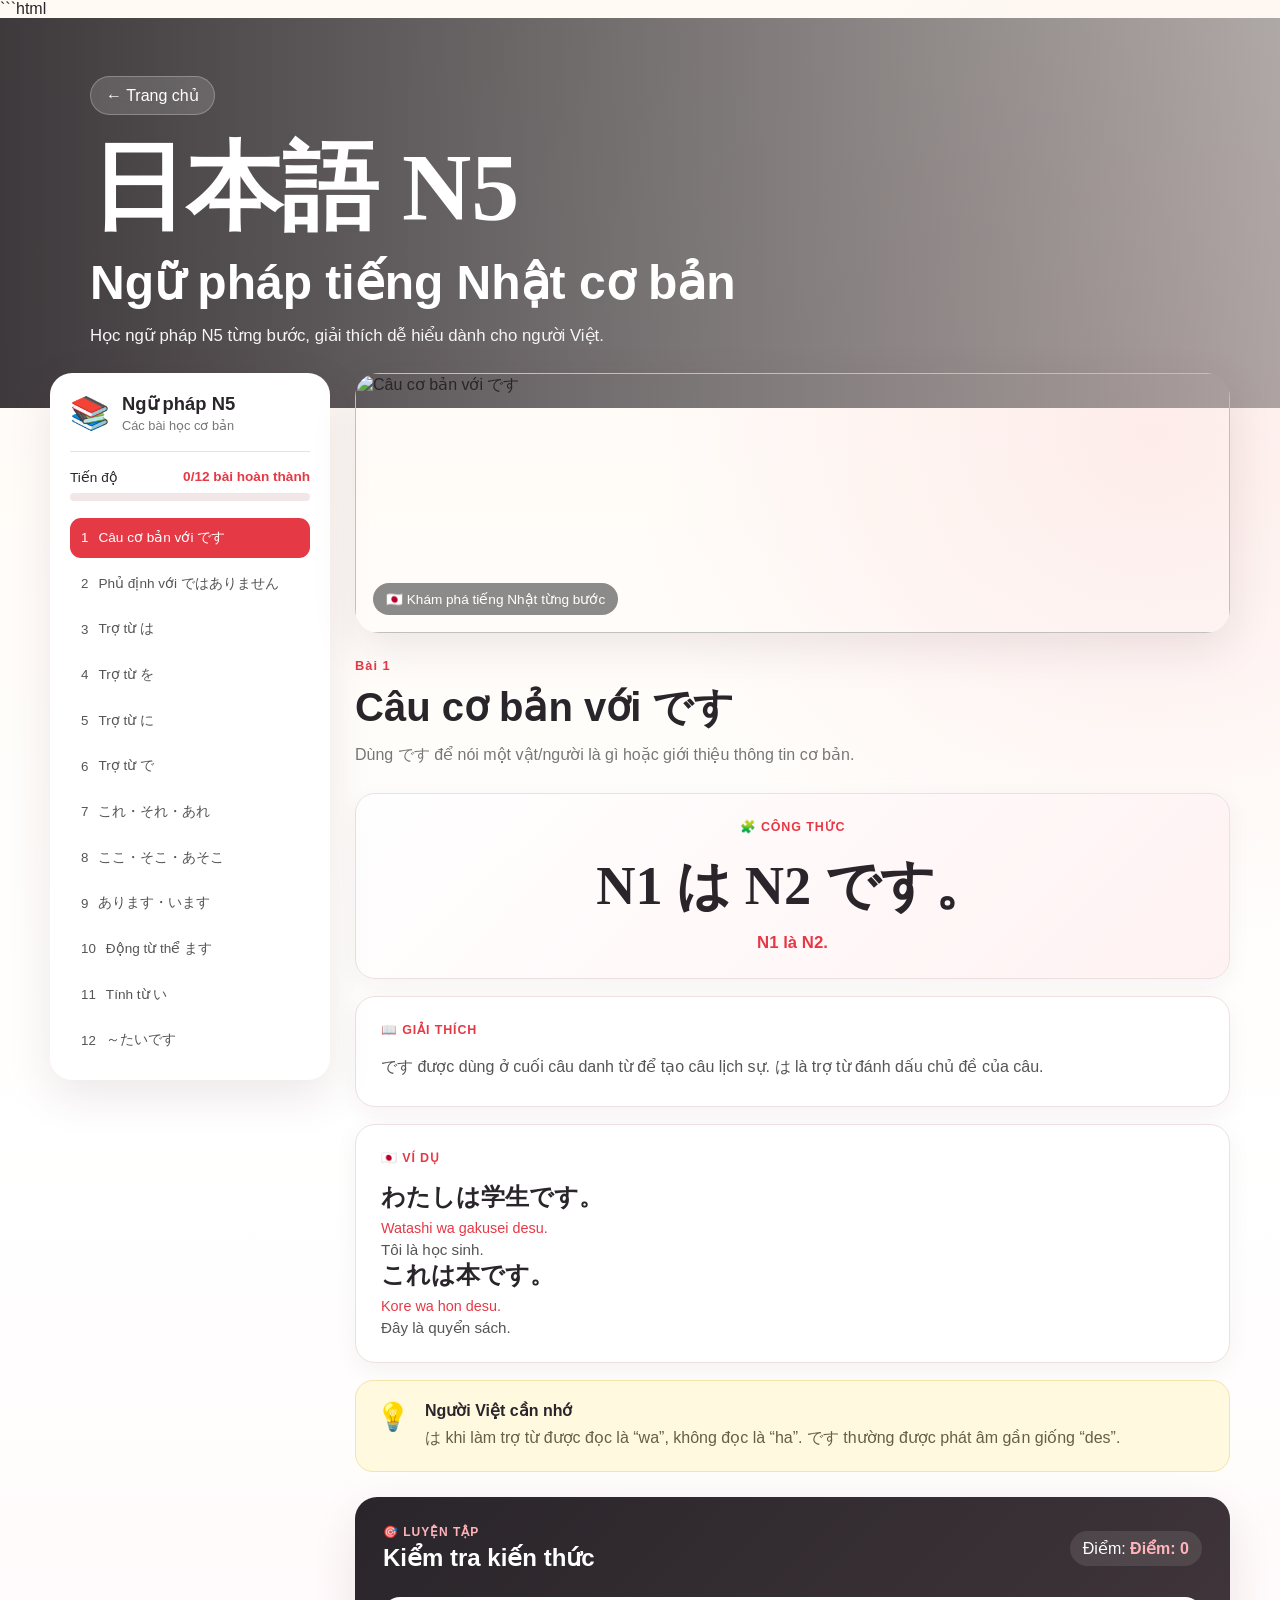
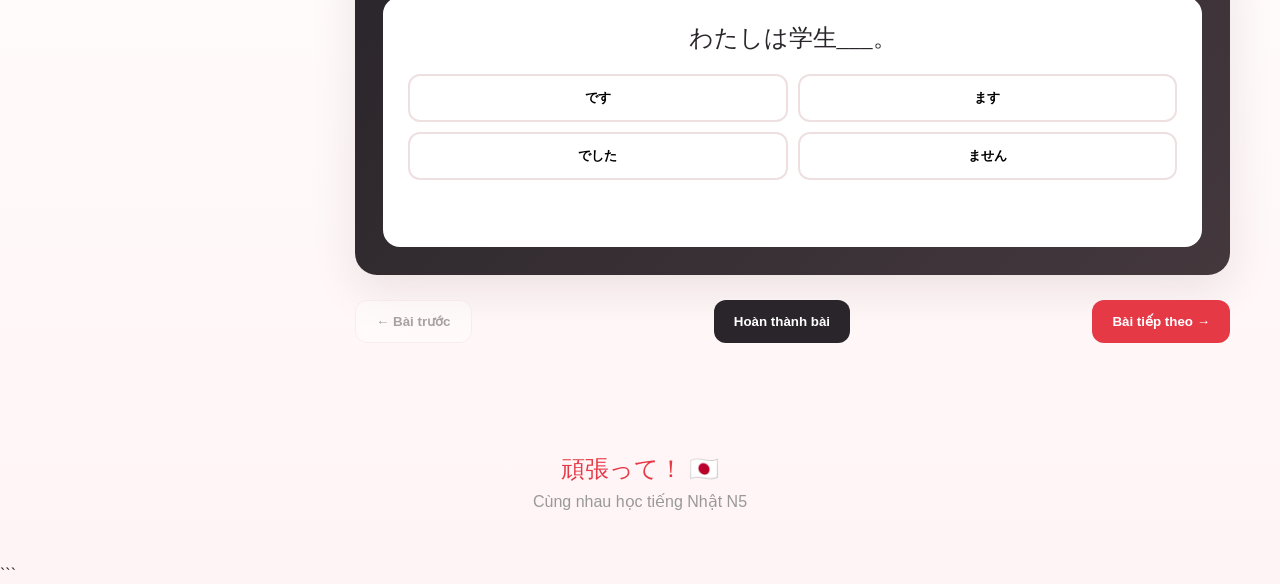
==== grammar.html @ d52f84f9 "Rename N5 grammar page" ====
```html
<!DOCTYPE html>
<html lang="vi">

<head>
    <meta charset="UTF-8">

    <meta name="viewport" content="width=device-width, initial-scale=1.0">

    <title>JLPT N5 - Ngữ pháp tiếng Nhật</title>

    <link rel="stylesheet" href="grammar.css">
</head>

<body>

    <!-- ================= HERO ================= -->

    <header class="grammar-hero">

        <div class="hero-overlay"></div>

        <div class="hero-content">

            <a href="index.html" class="back-home">
                ← Trang chủ
            </a>

            <div class="japanese-title">
                日本語 N5
            </div>

            <h1>
                Ngữ pháp tiếng Nhật cơ bản
            </h1>

            <p>
                Học ngữ pháp N5 từng bước,
                giải thích dễ hiểu dành cho người Việt.
            </p>

        </div>

    </header>


    <!-- ================= MAIN ================= -->

    <main class="grammar-container">

        <!-- ================= SIDEBAR ================= -->

        <aside class="lesson-sidebar">

            <div class="sidebar-header">

                <span>📚</span>

                <div>
                    <h2>Ngữ pháp N5</h2>

                    <p>
                        Các bài học cơ bản
                    </p>
                </div>

            </div>


            <!-- Progress -->

            <div class="progress-box">

                <div class="progress-text">

                    <span>Tiến độ</span>

                    <strong id="progressText">
                        0 / 12
                    </strong>

                </div>

                <div class="progress-bar">

                    <div
                        id="progressBar"
                        class="progress-fill"
                    ></div>

                </div>

            </div>


            <!-- Danh sách bài -->

            <nav id="lessonList">

                <!-- JavaScript tự tạo -->

            </nav>

        </aside>


        <!-- ================= CONTENT ================= -->

        <section class="lesson-content">

            <div class="lesson-image">

                <img
                    id="lessonImage"
                    src="https://images.unsplash.com/photo-1493976040374-85c8e12f0c0e?auto=format&fit=crop&w=1400&q=85"
                    alt="Phong cảnh Nhật Bản"
                >

                <div class="image-caption">
                    🇯🇵 Khám phá tiếng Nhật từng bước
                </div>

            </div>


            <!-- Header bài -->

            <div class="lesson-heading">

                <span id="lessonNumber">
                    BÀI 01
                </span>

                <h2 id="lessonTitle">
                    Câu cơ bản với です
                </h2>

                <p id="lessonDescription">
                    Học cách giới thiệu bản thân
                    và nói "A là B".
                </p>

            </div>


            <!-- ================= CÔNG THỨC ================= -->

            <section class="content-card pattern-card">

                <div class="card-label">
                    🧩 CÔNG THỨC
                </div>

                <div
                    id="lessonPattern"
                    class="pattern"
                >
                    A は B です。
                </div>

                <div
                    id="lessonMeaning"
                    class="translation"
                >
                    A là B.
                </div>

            </section>


            <!-- ================= GIẢI THÍCH ================= -->

            <section class="content-card">

                <div class="card-label">
                    📖 GIẢI THÍCH
                </div>

                <p id="lessonExplanation">
                    Mẫu câu này được dùng để nói
                    A là B hoặc giới thiệu một người,
                    một vật.
                </p>

            </section>


            <!-- ================= VÍ DỤ ================= -->

            <section class="content-card">

                <div class="card-label">
                    🇯🇵 VÍ DỤ
                </div>

                <div id="examplesContainer">

                    <!-- JavaScript tạo ví dụ -->

                </div>

            </section>


            <!-- ================= LƯU Ý ================= -->

            <section class="note-card">

                <div class="note-icon">
                    💡
                </div>

                <div>

                    <strong>
                        Người Việt cần nhớ
                    </strong>

                    <p id="lessonNote">
                        は khi làm trợ từ được đọc là
                        "wa", không đọc là "ha".
                    </p>

                </div>

            </section>


            <!-- ================= QUIZ ================= -->

            <section class="quiz-card">

                <div class="quiz-header">

                    <div>

                        <span>
                            🎯 LUYỆN TẬP
                        </span>

                        <h2>
                            Kiểm tra kiến thức
                        </h2>

                    </div>

                    <div class="quiz-score">

                        Điểm:
                        <strong id="quizScore">
                            0
                        </strong>

                    </div>

                </div>


                <div class="question-box">

                    <p id="questionText">
                        わたし ___ 学生です。
                    </p>

                    <div
                        id="answers"
                        class="answers"
                    >

                        <!-- JavaScript -->

                    </div>

                    <div
                        id="quizFeedback"
                        class="quiz-feedback"
                    ></div>

                </div>

            </section>


            <!-- ================= NAVIGATION ================= -->

            <div class="lesson-navigation">

                <button
                    id="previousButton"
                    class="nav-button secondary"
                    onclick="previousLesson()"
                >
                    ← Bài trước
                </button>


                <button
                    id="completeButton"
                    class="nav-button complete"
                    onclick="completeLesson()"
                >
                    ✓ Hoàn thành
                </button>


                <button
                    id="nextButton"
                    class="nav-button primary"
                    onclick="nextLesson()"
                >
                    Bài tiếp theo →
                </button>

            </div>

        </section>

    </main>


    <!-- ================= FOOTER ================= -->

    <footer>

        <div class="footer-japanese">
            頑張って！ 🇯🇵
        </div>

        <p>
            Cùng nhau học tiếng Nhật N5
        </p>

    </footer>


    <script src="grammar.js"></script>

</body>

</html>
```
---- grammar.css ----
/* =====================================================
   JAPANESE N5 GRAMMAR
   ===================================================== */

* {
    box-sizing: border-box;
    margin: 0;
    padding: 0;
}

:root {
    --red: #e63946;
    --dark-red: #b91c2b;
    --deep: #28242a;
    --cream: #fffaf4;
    --pink: #fff1f3;
    --light-pink: #fff7f7;
    --text: #29252a;
    --gray: #777;
    --border: #eee0e1;
    --white: #ffffff;

    --shadow:
        0 15px 45px rgba(70, 30, 40, 0.10);
}

body {
    font-family:
        "Segoe UI",
        "Noto Sans",
        Arial,
        sans-serif;

    color: var(--text);

    background:
        radial-gradient(
            circle at 90% 20%,
            rgba(230, 57, 70, 0.08),
            transparent 25%
        ),
        linear-gradient(
            180deg,
            #fffaf4,
            #ffffff 55%,
            #fff4f5
        );

    min-height: 100vh;
}


/* =====================================================
   HERO
   ===================================================== */

.grammar-hero {
    height: 390px;

    position: relative;

    display: flex;

    align-items: center;

    overflow: hidden;

    background-image:
        url(
            "https://images.unsplash.com/photo-1528360983277-13d401cdc186?auto=format&fit=crop&w=1800&q=85"
        );

    background-size: cover;

    background-position: center;
}


.hero-overlay {
    position: absolute;

    inset: 0;

    background:
        linear-gradient(
            90deg,
            rgba(25, 20, 24, 0.84),
            rgba(25, 20, 24, 0.35)
        );
}


.hero-content {
    width: min(1100px, 92%);

    margin: auto;

    position: relative;

    z-index: 2;

    color: white;
}


.back-home {
    display: inline-block;

    color: white;

    text-decoration: none;

    padding: 9px 15px;

    margin-bottom: 25px;

    border-radius: 50px;

    background:
        rgba(255, 255, 255, 0.15);

    border:
        1px solid rgba(255, 255, 255, 0.25);

    backdrop-filter: blur(8px);

    transition: 0.2s;
}


.back-home:hover {
    background:
        rgba(255, 255, 255, 0.25);

    transform: translateX(-3px);
}


.japanese-title {
    font-family:
        "Yu Mincho",
        "Noto Serif JP",
        serif;

    font-size:
        clamp(3.5rem, 8vw, 6rem);

    font-weight: bold;

    line-height: 1;

    margin-bottom: 18px;
}


.hero-content h1 {
    font-size:
        clamp(1.8rem, 4vw, 3rem);

    margin-bottom: 12px;
}


.hero-content p {
    max-width: 650px;

    font-size: 1.05rem;

    line-height: 1.7;

    color: #f5f5f5;
}


/* =====================================================
   MAIN
   ===================================================== */

.grammar-container {
    width: min(1180px, 94%);

    margin:
        -35px auto
        70px;

    position: relative;

    z-index: 5;

    display: grid;

    grid-template-columns:
        280px 1fr;

    gap: 25px;

    align-items: start;
}


/* =====================================================
   SIDEBAR
   ===================================================== */

.lesson-sidebar {
    background: white;

    border-radius: 22px;

    padding: 20px;

    box-shadow: var(--shadow);

    position: sticky;

    top: 20px;
}


.sidebar-header {
    display: flex;

    gap: 12px;

    align-items: center;

    padding-bottom: 18px;

    border-bottom:
        1px solid var(--border);
}


.sidebar-header > span {
    font-size: 2rem;
}


.sidebar-header h2 {
    font-size: 1.15rem;
}


.sidebar-header p {
    color: var(--gray);

    font-size: 0.8rem;

    margin-top: 3px;
}


/* =====================================================
   PROGRESS
   ===================================================== */

.progress-box {
    padding: 17px 0;
}


.progress-text {
    display: flex;

    justify-content:
        space-between;

    margin-bottom: 8px;

    font-size: 0.85rem;
}


.progress-text strong {
    color: var(--red);
}


.progress-bar {
    height: 8px;

    border-radius: 99px;

    background: #f2e7e7;

    overflow: hidden;
}


.progress-fill {
    height: 100%;

    width: 0%;

    border-radius: 99px;

    background:
        linear-gradient(
            90deg,
            var(--red),
            #f47a84
        );

    transition:
        width 0.4s ease;
}


/* =====================================================
   LESSON LIST
   ===================================================== */

#lessonList {
    display: flex;

    flex-direction: column;

    gap: 6px;
}


.lesson-item {
    border: none;

    background: transparent;

    width: 100%;

    text-align: left;

    padding: 11px;

    border-radius: 11px;

    cursor: pointer;

    display: flex;

    align-items: center;

    gap: 10px;

    color: #555;

    transition: 0.2s;
}


.lesson-item:hover {
    background: var(--pink);
}


.lesson-item.active {
    background: var(--red);

    color: white;
}


.lesson-item.completed {
    color: #18864b;
}


.lesson-item.active.completed {
    color: white;
}


.lesson-number {
    width: 27px;

    height: 27px;

    flex-shrink: 0;

    display: grid;

    place-items: center;

    border-radius: 50%;

    background: #f8eeee;

    font-size: 0.75rem;

    font-weight: bold;
}


.lesson-item.active
.lesson-number {
    background:
        rgba(255, 255, 255, 0.2);
}


.lesson-name {
    font-size: 0.85rem;

    line-height: 1.3;
}


/* =====================================================
   CONTENT
   ===================================================== */

.lesson-content {
    min-width: 0;
}


.lesson-image {
    height: 260px;

    border-radius: 24px;

    overflow: hidden;

    position: relative;

    box-shadow: var(--shadow);

    margin-bottom: 25px;
}


.lesson-image img {
    width: 100%;

    height: 100%;

    object-fit: cover;

    display: block;

    transition:
        transform 0.5s ease;
}


.lesson-image:hover img {
    transform: scale(1.03);
}


.image-caption {
    position: absolute;

    left: 18px;

    bottom: 18px;

    color: white;

    padding: 8px 13px;

    border-radius: 50px;

    background:
        rgba(0, 0, 0, 0.45);

    backdrop-filter: blur(7px);

    font-size: 0.85rem;
}


/* =====================================================
   LESSON HEADING
   ===================================================== */

.lesson-heading {
    margin-bottom: 25px;
}


.lesson-heading > span {
    color: var(--red);

    font-size: 0.8rem;

    font-weight: 800;

    letter-spacing: 0.08em;
}


.lesson-heading h2 {
    font-size:
        clamp(1.8rem, 4vw, 2.5rem);

    margin: 7px 0;
}


.lesson-heading p {
    color: var(--gray);

    line-height: 1.6;
}


/* =====================================================
   CONTENT CARDS
   ===================================================== */

.content-card {
    background: white;

    border:
        1px solid var(--border);

    border-radius: 20px;

    padding: 25px;

    margin-bottom: 17px;

    box-shadow:
        0 7px 25px rgba(50, 25, 30, 0.05);
}


.card-label {
    color: var(--red);

    font-size: 0.78rem;

    font-weight: 800;

    letter-spacing: 0.07em;

    margin-bottom: 16px;
}


/* =====================================================
   PATTERN
   ===================================================== */

.pattern-card {
    background:
        linear-gradient(
            135deg,
            #fff,
            #fff2f3
        );

    text-align: center;
}


.pattern {
    font-family:
        "Yu Mincho",
        "Noto Serif JP",
        serif;

    font-size:
        clamp(2rem, 5vw, 3.4rem);

    font-weight: bold;

    margin: 10px 0;
}


.translation {
    color: var(--red);

    font-size: 1.05rem;

    font-weight: bold;
}


.content-card > p {
    line-height: 1.8;

    color: #555;
}


/* =====================================================
   EXAMPLES
   ===================================================== */

.example {
    padding: 17px;

    border-radius: 14px;

    background: var(--light-pink);

    border-left:
        4px solid var(--red);

    margin-bottom: 12px;
}


.example:last-child {
    margin-bottom: 0;
}


.example-japanese {
    font-family:
        "Yu Mincho",
        "Noto Serif JP",
        serif;

    font-size: 1.5rem;

    font-weight: bold;

    margin-bottom: 7px;
}


.example-romaji {
    color: var(--red);

    font-size: 0.9rem;

    margin-bottom: 5px;
}


.example-vietnamese {
    color: #555;

    font-size: 0.95rem;
}


/* =====================================================
   NOTE
   ===================================================== */

.note-card {
    display: flex;

    gap: 15px;

    padding: 20px;

    border-radius: 18px;

    margin-bottom: 25px;

    background:
        #fff9df;

    border:
        1px solid #f3e4a7;
}


.note-icon {
    font-size: 1.7rem;
}


.note-card strong {
    display: block;

    margin-bottom: 5px;
}


.note-card p {
    color: #665f45;

    line-height: 1.6;
}


/* =====================================================
   QUIZ
   ===================================================== */

.quiz-card {
    background:
        linear-gradient(
            135deg,
            #29252a,
            #44383d
        );

    color: white;

    padding: 28px;

    border-radius: 22px;

    box-shadow: var(--shadow);

    margin-top: 25px;
}


.quiz-header {
    display: flex;

    justify-content:
        space-between;

    align-items: center;

    gap: 15px;

    margin-bottom: 25px;
}


.quiz-header span {
    color: #ffb4ba;

    font-size: 0.75rem;

    font-weight: bold;

    letter-spacing: 0.08em;
}


.quiz-header h2 {
    margin-top: 5px;
}


.quiz-score {
    padding: 8px 13px;

    border-radius: 50px;

    background:
        rgba(255, 255, 255, 0.1);

    white-space: nowrap;
}


.quiz-score strong {
    color: #ffb4ba;
}


.question-box {
    background: white;

    color: var(--text);

    padding: 25px;

    border-radius: 17px;
}


#questionText {
    font-family:
        "Yu Mincho",
        "Noto Serif JP",
        serif;

    font-size: 1.5rem;

    text-align: center;

    margin-bottom: 20px;
}


.answers {
    display: grid;

    grid-template-columns:
        repeat(2, 1fr);

    gap: 10px;
}


.answer-button {
    border:
        2px solid var(--border);

    background: white;

    padding: 13px;

    border-radius: 12px;

    cursor: pointer;

    font-weight: bold;

    transition: 0.2s;
}


.answer-button:hover {
    border-color: var(--red);

    background: var(--pink);
}


.answer-button.correct {
    background: #e8f8ef;

    border-color: #38a169;

    color: #18864b;
}


.answer-button.incorrect {
    background: #fff0f1;

    border-color: var(--red);

    color: var(--red);
}


.quiz-feedback {
    min-height: 27px;

    margin-top: 15px;

    text-align: center;

    font-weight: bold;
}


/* =====================================================
   NAVIGATION
   ===================================================== */

.lesson-navigation {
    display: flex;

    justify-content:
        space-between;

    gap: 10px;

    margin-top: 25px;
}


.nav-button {
    border: none;

    padding: 13px 20px;

    border-radius: 12px;

    font-weight: bold;

    cursor: pointer;

    transition: 0.2s;
}


.nav-button:hover {
    transform: translateY(-2px);
}


.nav-button.primary {
    background: var(--red);

    color: white;
}


.nav-button.primary:hover {
    background: var(--dark-red);
}


.nav-button.secondary {
    background: white;

    color: var(--text);

    border:
        1px solid var(--border);
}


.nav-button.complete {
    background: #29252a;

    color: white;
}


.nav-button:disabled {
    opacity: 0.4;

    cursor: not-allowed;

    transform: none;
}


/* =====================================================
   FOOTER
   ===================================================== */

footer {
    text-align: center;

    padding: 40px 20px 55px;

    color: #999;
}


.footer-japanese {
    font-family:
        "Yu Mincho",
        serif;

    color: var(--red);

    font-size: 1.5rem;

    margin-bottom: 7px;
}


/* =====================================================
   RESPONSIVE
   ===================================================== */

@media (max-width: 900px) {

    .grammar-container {
        grid-template-columns: 1fr;
    }


    .lesson-sidebar {
        position: relative;

        top: 0;
    }


    #lessonList {
        display: grid;

        grid-template-columns:
            repeat(2, 1fr);
    }
}


@media (max-width: 600px) {

    .grammar-hero {
        height: 350px;
    }


    .grammar-container {
        width: 94%;

        margin-top: -25px;
    }


    .lesson-image {
        height: 210px;
    }


    .content-card {
        padding: 20px;
    }


    .answers {
        grid-template-columns: 1fr;
    }


    .lesson-navigation {
        flex-wrap: wrap;
    }


    .lesson-navigation
    .nav-button {
        flex: 1;
    }
}
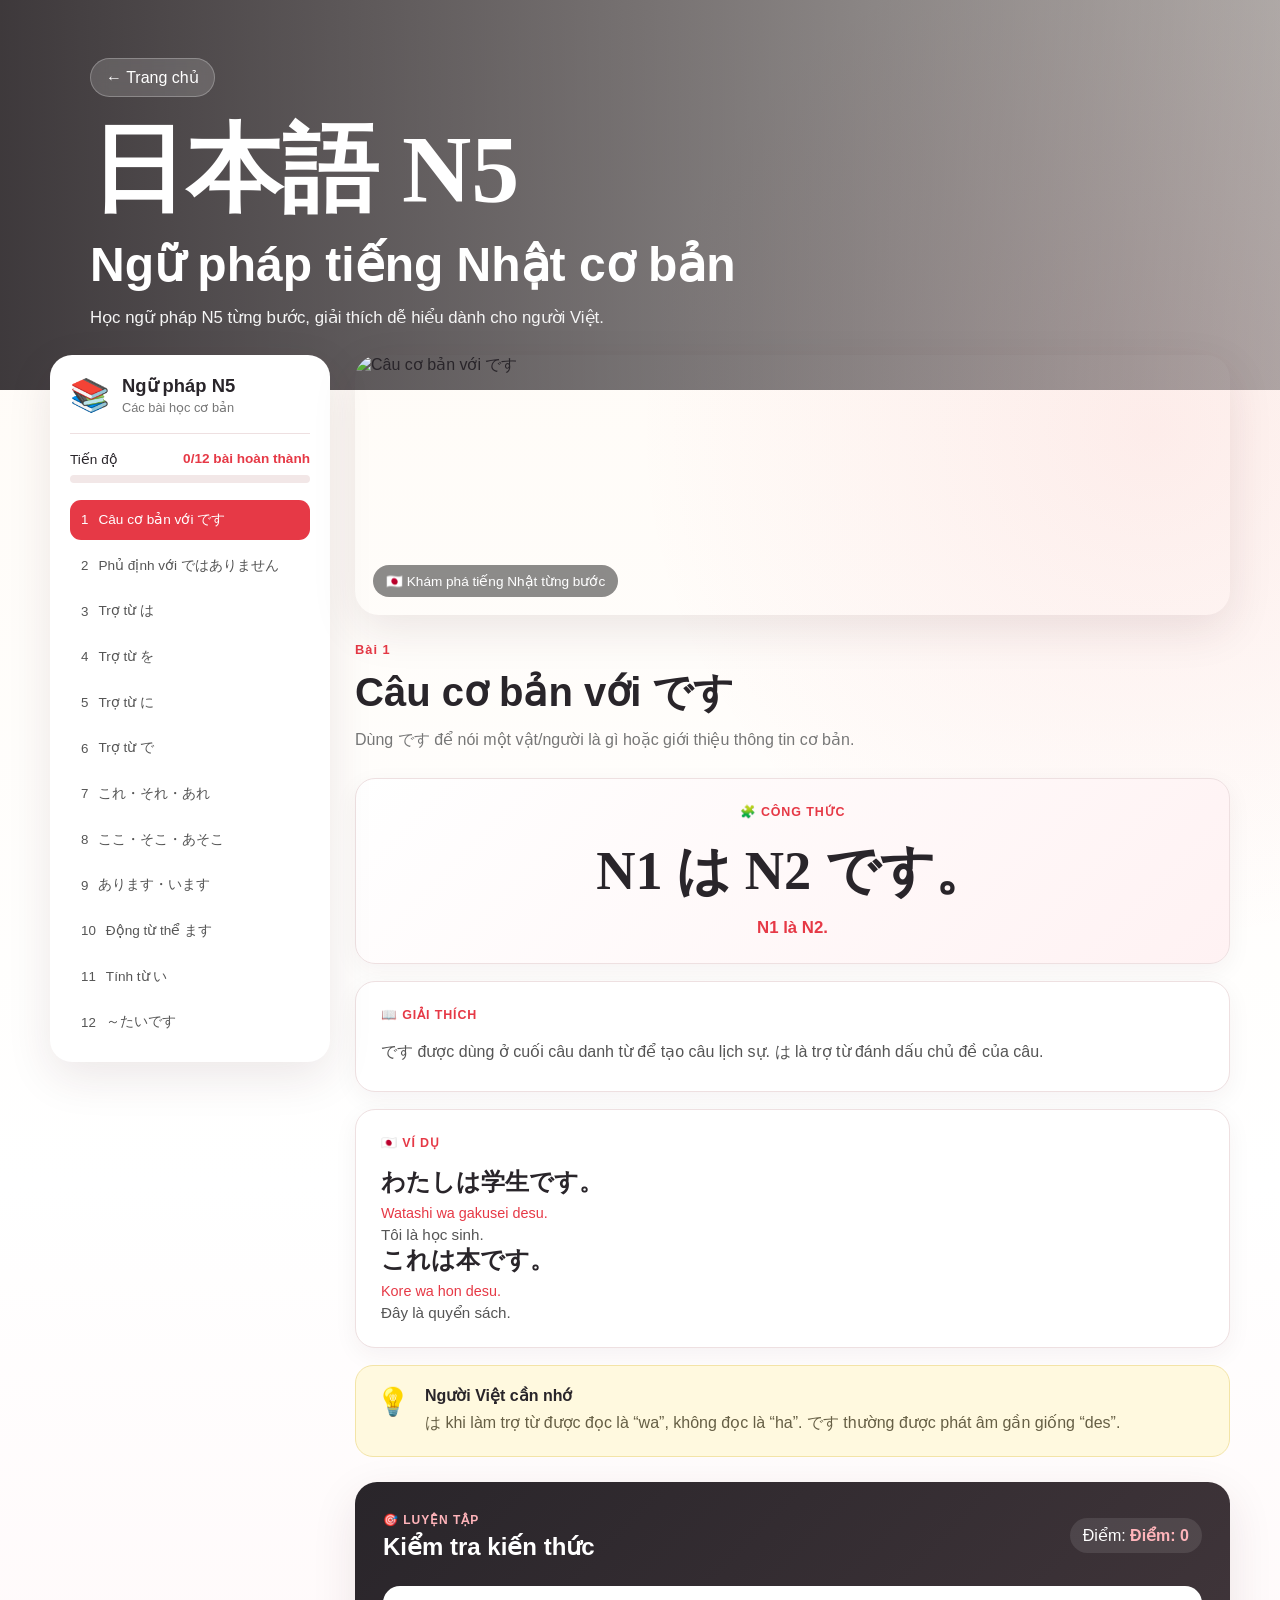
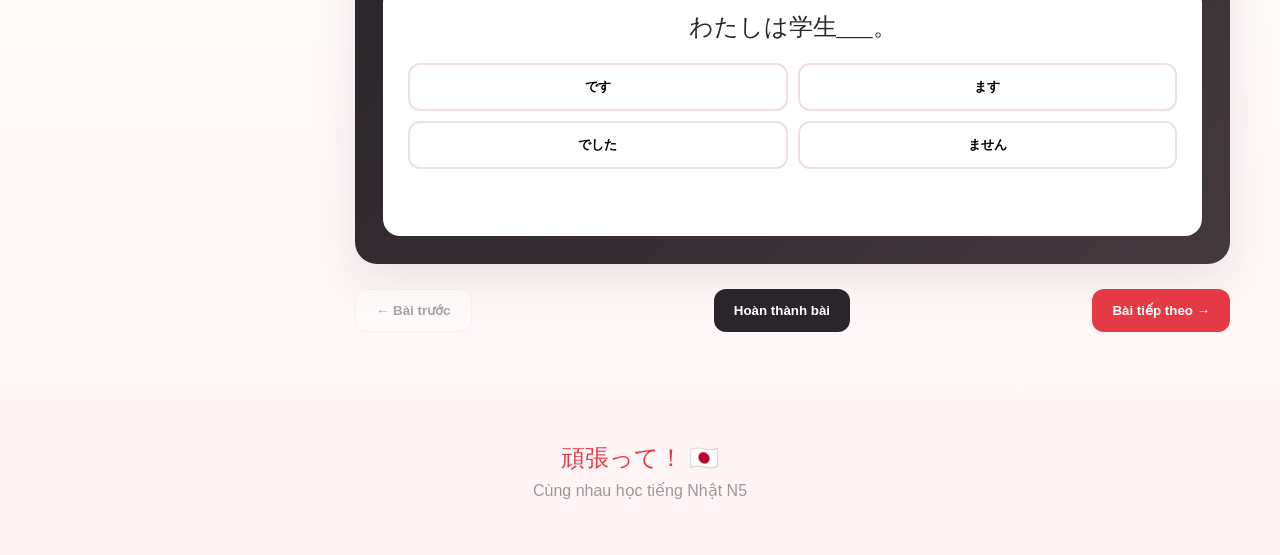
==== commit c169f1fa: "Add N5 grammar section" ====
--- a/grammar.html
+++ b/grammar.html
@@ -1,4 +1,4 @@
-```html
+
 <!DOCTYPE html>
 <html lang="vi">
 
@@ -338,4 +338,4 @@
 </body>
 
 </html>
-```
+
